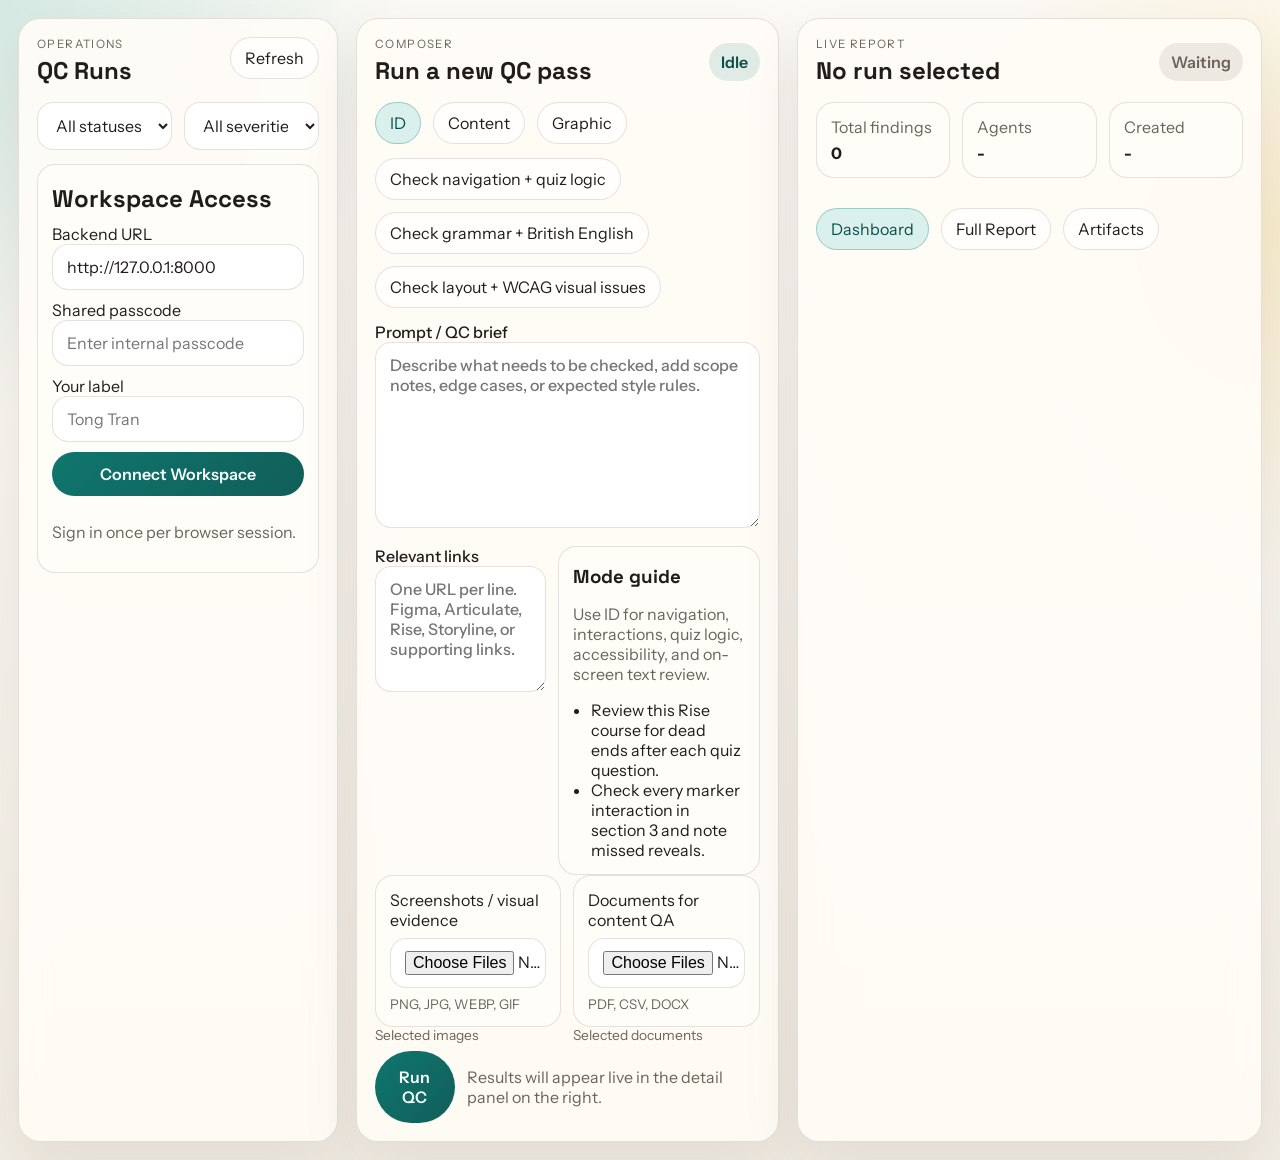
==== docs/index.html @ efa93797 "20260416" ====
<!doctype html>
<html lang="en">
  <head>
    <meta charset="UTF-8" />
    <meta name="viewport" content="width=device-width, initial-scale=1.0" />
    <title>QC Factory Console</title>
    <link rel="preconnect" href="https://fonts.googleapis.com" />
    <link rel="preconnect" href="https://fonts.gstatic.com" crossorigin />
    <link href="https://fonts.googleapis.com/css2?family=Space+Grotesk:wght@400;500;700&family=Instrument+Sans:wght@400;500;600&display=swap" rel="stylesheet" />
    <link rel="stylesheet" href="./qc-app.css" />
  </head>
  <body>
    <div class="app-shell">
      <aside class="panel history-panel">
        <div class="panel-head">
          <div>
            <p class="eyebrow">Operations</p>
            <h1>QC Runs</h1>
          </div>
          <button id="refreshJobsBtn" class="ghost-button">Refresh</button>
        </div>
        <div class="filters">
          <select id="statusFilter">
            <option value="">All statuses</option>
            <option value="queued">Queued</option>
            <option value="running">Running</option>
            <option value="completed">Completed</option>
            <option value="failed">Failed</option>
          </select>
          <select id="severityFilter">
            <option value="">All severities</option>
            <option value="Critical">Critical</option>
            <option value="Major">Major</option>
            <option value="Minor">Minor</option>
            <option value="Suggestion">Suggestion</option>
            <option value="Info">Info</option>
          </select>
        </div>
        <div class="login-card">
          <h2>Workspace Access</h2>
          <label>
            Backend URL
            <input id="apiBaseInput" type="url" placeholder="https://your-backend.onrender.com" />
          </label>
          <label>
            Shared passcode
            <input id="passcodeInput" type="password" placeholder="Enter internal passcode" />
          </label>
          <label>
            Your label
            <input id="labelInput" type="text" placeholder="Tong Tran" />
          </label>
          <button id="loginBtn" class="primary-button">Connect Workspace</button>
          <p id="loginStatus" class="hint">Sign in once per browser session.</p>
        </div>
        <div id="jobList" class="job-list"></div>
      </aside>

      <main class="panel composer-panel">
        <div class="panel-head">
          <div>
            <p class="eyebrow">Composer</p>
            <h2>Run a new QC pass</h2>
          </div>
          <div id="runStateBadge" class="run-badge">Idle</div>
        </div>

        <div class="mode-tabs">
          <button class="mode-tab active" data-mode="id">ID</button>
          <button class="mode-tab" data-mode="cg">Content</button>
          <button class="mode-tab" data-mode="fg">Graphic</button>
        </div>

        <div class="preset-row">
          <button class="preset-pill" data-preset="Check navigation + quiz logic">Check navigation + quiz logic</button>
          <button class="preset-pill" data-preset="Check grammar + British English">Check grammar + British English</button>
          <button class="preset-pill" data-preset="Check layout + WCAG visual issues">Check layout + WCAG visual issues</button>
        </div>

        <label class="field">
          Prompt / QC brief
          <textarea id="promptInput" rows="8" placeholder="Describe what needs to be checked, add scope notes, edge cases, or expected style rules."></textarea>
        </label>

        <div class="field-grid">
          <label class="field">
            Relevant links
            <textarea id="linksInput" rows="5" placeholder="One URL per line. Figma, Articulate, Rise, Storyline, or supporting links."></textarea>
          </label>
          <div class="examples-card">
            <h3>Mode guide</h3>
            <p id="modeGuide">Use ID for navigation, interactions, quizzes, and on-screen text QA.</p>
            <ul id="modeExamples">
              <li>Review this Rise lesson for quiz logic and dead ends.</li>
              <li>Check whether all click-to-reveal items are covered.</li>
            </ul>
          </div>
        </div>

        <div class="upload-grid">
          <label class="upload-card">
            <span>Screenshots / visual evidence</span>
            <input id="imageInput" type="file" accept="image/*" multiple />
            <small>PNG, JPG, WEBP, GIF</small>
          </label>
          <label class="upload-card">
            <span>Documents for content QA</span>
            <input id="documentInput" type="file" accept=".pdf,.csv,.docx" multiple />
            <small>PDF, CSV, DOCX</small>
          </label>
        </div>

        <div class="chips-section">
          <div>
            <p class="chip-label">Selected images</p>
            <div id="imageChips" class="chips"></div>
          </div>
          <div>
            <p class="chip-label">Selected documents</p>
            <div id="documentChips" class="chips"></div>
          </div>
        </div>

        <div class="composer-actions">
          <button id="runBtn" class="primary-button">Run QC</button>
          <p class="hint">Results will appear live in the detail panel on the right.</p>
        </div>
      </main>

      <section class="panel detail-panel">
        <div class="panel-head">
          <div>
            <p class="eyebrow">Live Report</p>
            <h2 id="detailTitle">No run selected</h2>
          </div>
          <div id="detailStatus" class="run-badge neutral">Waiting</div>
        </div>

        <div id="detailMeta" class="meta-grid">
          <div class="meta-card">
            <span>Total findings</span>
            <strong id="findingCount">0</strong>
          </div>
          <div class="meta-card">
            <span>Agents</span>
            <strong id="agentSummary">-</strong>
          </div>
          <div class="meta-card">
            <span>Created</span>
            <strong id="createdAt">-</strong>
          </div>
        </div>

        <div id="severityStrip" class="severity-strip"></div>

        <div class="detail-tabs">
          <button class="detail-tab active" data-detail="dashboard">Dashboard</button>
          <button class="detail-tab" data-detail="report">Full Report</button>
          <button class="detail-tab" data-detail="artifacts">Artifacts</button>
        </div>

        <div id="detailDashboard" class="detail-view active">
          <div id="sourceSummary" class="source-summary"></div>
          <div id="findingsTable" class="findings-table"></div>
        </div>
        <div id="detailReport" class="detail-view markdown-surface"></div>
        <div id="detailArtifacts" class="detail-view artifacts-list"></div>
      </section>
    </div>

    <script src="./qc-app.js" type="module"></script>
  </body>
  </html>
---- docs/qc-app.css ----
:root {
  --bg: #f4f0e8;
  --panel: rgba(255, 252, 247, 0.92);
  --panel-strong: #fffdf8;
  --ink: #1f1d1a;
  --muted: #6a645a;
  --border: rgba(63, 51, 36, 0.14);
  --accent: #0f766e;
  --accent-soft: #daf0ed;
  --warn: #b45309;
  --danger: #b42318;
  --shadow: 0 24px 60px rgba(44, 31, 17, 0.08);
  --radius: 22px;
}

* {
  box-sizing: border-box;
}

body {
  margin: 0;
  min-height: 100vh;
  font-family: "Instrument Sans", sans-serif;
  color: var(--ink);
  background:
    radial-gradient(circle at top left, rgba(12, 148, 136, 0.16), transparent 24%),
    radial-gradient(circle at right 20%, rgba(234, 179, 8, 0.16), transparent 22%),
    linear-gradient(180deg, #fcfaf5 0%, #f2ede4 100%);
}

.app-shell {
  display: grid;
  grid-template-columns: 320px minmax(420px, 1fr) minmax(420px, 1.1fr);
  gap: 18px;
  padding: 18px;
}

.panel {
  background: var(--panel);
  border: 1px solid var(--border);
  border-radius: var(--radius);
  box-shadow: var(--shadow);
  backdrop-filter: blur(14px);
  padding: 18px;
  min-height: calc(100vh - 36px);
  overflow: hidden;
}

.panel-head,
.composer-actions,
.mode-tabs,
.detail-tabs,
.filters,
.preset-row,
.field-grid,
.upload-grid,
.meta-grid {
  display: flex;
  gap: 12px;
}

.panel-head,
.composer-actions,
.field-grid,
.upload-grid,
.meta-grid {
  justify-content: space-between;
}

.panel-head {
  align-items: flex-start;
  margin-bottom: 16px;
}

.eyebrow {
  margin: 0;
  text-transform: uppercase;
  letter-spacing: 0.12em;
  font-size: 0.72rem;
  color: var(--muted);
}

h1,
h2,
h3 {
  margin: 4px 0 0;
  font-family: "Space Grotesk", sans-serif;
}

.hint,
small,
.source-summary,
.examples-card p,
.artifacts-list a,
.job-card p {
  color: var(--muted);
}

input,
textarea,
select,
button {
  font: inherit;
}

input,
textarea,
select {
  width: 100%;
  border: 1px solid var(--border);
  border-radius: 16px;
  background: rgba(255, 255, 255, 0.9);
  padding: 12px 14px;
  color: var(--ink);
}

textarea {
  resize: vertical;
}

button {
  border: 0;
  border-radius: 999px;
  cursor: pointer;
  transition: transform 120ms ease, opacity 120ms ease, background 120ms ease;
}

button:hover {
  transform: translateY(-1px);
}

.primary-button {
  background: linear-gradient(135deg, #0f766e, #115e59);
  color: #f8fffe;
  padding: 12px 18px;
  font-weight: 600;
}

.ghost-button,
.mode-tab,
.detail-tab,
.preset-pill {
  background: rgba(255, 255, 255, 0.72);
  color: var(--ink);
  padding: 10px 14px;
  border: 1px solid var(--border);
}

.mode-tab.active,
.detail-tab.active {
  background: var(--accent-soft);
  color: #0b4f4b;
  border-color: rgba(15, 118, 110, 0.3);
}

.preset-row,
.mode-tabs,
.detail-tabs {
  flex-wrap: wrap;
  margin-bottom: 14px;
}

.field {
  display: block;
  width: 100%;
  margin-bottom: 14px;
  font-weight: 500;
}

.field-grid > * {
  flex: 1;
}

.examples-card,
.login-card,
.meta-card,
.upload-card,
.job-card {
  border: 1px solid var(--border);
  border-radius: 18px;
  background: var(--panel-strong);
}

.examples-card,
.login-card,
.upload-card,
.job-card {
  padding: 14px;
}

.examples-card ul {
  margin: 10px 0 0 18px;
  padding: 0;
}

.upload-card {
  display: flex;
  flex-direction: column;
  gap: 8px;
  min-height: 120px;
  justify-content: center;
}

.upload-grid > * {
  flex: 1;
}

.chips-section {
  display: grid;
  grid-template-columns: 1fr 1fr;
  gap: 12px;
}

.chip-label {
  margin: 0 0 8px;
  font-size: 0.86rem;
  color: var(--muted);
}

.chips {
  display: flex;
  flex-wrap: wrap;
  gap: 8px;
}

.chip {
  display: inline-flex;
  align-items: center;
  gap: 8px;
  padding: 8px 12px;
  border-radius: 999px;
  background: #efe9de;
  border: 1px solid rgba(63, 51, 36, 0.08);
  font-size: 0.9rem;
}

.login-card {
  display: grid;
  gap: 10px;
  margin-bottom: 16px;
}

.filters {
  margin-bottom: 14px;
}

.filters > * {
  flex: 1;
}

.job-list {
  display: flex;
  flex-direction: column;
  gap: 10px;
  max-height: calc(100vh - 340px);
  overflow: auto;
}

.job-card {
  cursor: pointer;
}

.job-card.active {
  outline: 2px solid rgba(15, 118, 110, 0.24);
}

.job-card h3,
.job-card p {
  margin: 0 0 8px;
}

.job-meta {
  display: flex;
  justify-content: space-between;
  gap: 8px;
  font-size: 0.85rem;
  color: var(--muted);
}

.run-badge {
  align-self: center;
  padding: 9px 12px;
  border-radius: 999px;
  background: rgba(15, 118, 110, 0.12);
  color: #0b4f4b;
  font-weight: 600;
}

.run-badge.neutral {
  background: rgba(107, 100, 90, 0.12);
  color: var(--muted);
}

.meta-grid {
  margin-bottom: 16px;
}

.meta-card {
  flex: 1;
  padding: 14px;
}

.meta-card span {
  display: block;
  color: var(--muted);
  margin-bottom: 6px;
}

.severity-strip {
  display: flex;
  flex-wrap: wrap;
  gap: 8px;
  margin-bottom: 14px;
}

.severity-pill {
  padding: 8px 12px;
  border-radius: 999px;
  background: #efe7d6;
  font-size: 0.9rem;
}

.detail-view {
  display: none;
}

.detail-view.active {
  display: block;
}

.findings-table {
  display: grid;
  gap: 10px;
}

.finding-card {
  padding: 14px;
  border-radius: 18px;
  border: 1px solid var(--border);
  background: rgba(255, 255, 255, 0.88);
}

.finding-top {
  display: flex;
  justify-content: space-between;
  gap: 12px;
  align-items: center;
}

.severity-critical { color: var(--danger); }
.severity-major { color: #d97706; }
.severity-minor { color: #2563eb; }
.severity-suggestion { color: #7c3aed; }
.severity-info { color: var(--muted); }

.markdown-surface {
  overflow: auto;
  max-height: calc(100vh - 280px);
  background: rgba(255, 255, 255, 0.72);
  border-radius: 18px;
  padding: 18px;
}

.markdown-surface table {
  width: 100%;
  border-collapse: collapse;
}

.markdown-surface th,
.markdown-surface td {
  border: 1px solid var(--border);
  padding: 8px;
  vertical-align: top;
}

.artifacts-list {
  display: grid;
  gap: 10px;
}

.artifacts-list a {
  display: block;
  padding: 12px 14px;
  border-radius: 16px;
  background: rgba(255, 255, 255, 0.86);
  border: 1px solid var(--border);
  text-decoration: none;
}

@media (max-width: 1240px) {
  .app-shell {
    grid-template-columns: 1fr;
  }

  .panel {
    min-height: auto;
  }

  .job-list {
    max-height: 360px;
  }

  .chips-section,
  .field-grid,
  .upload-grid,
  .meta-grid {
    grid-template-columns: 1fr;
    display: grid;
  }
}
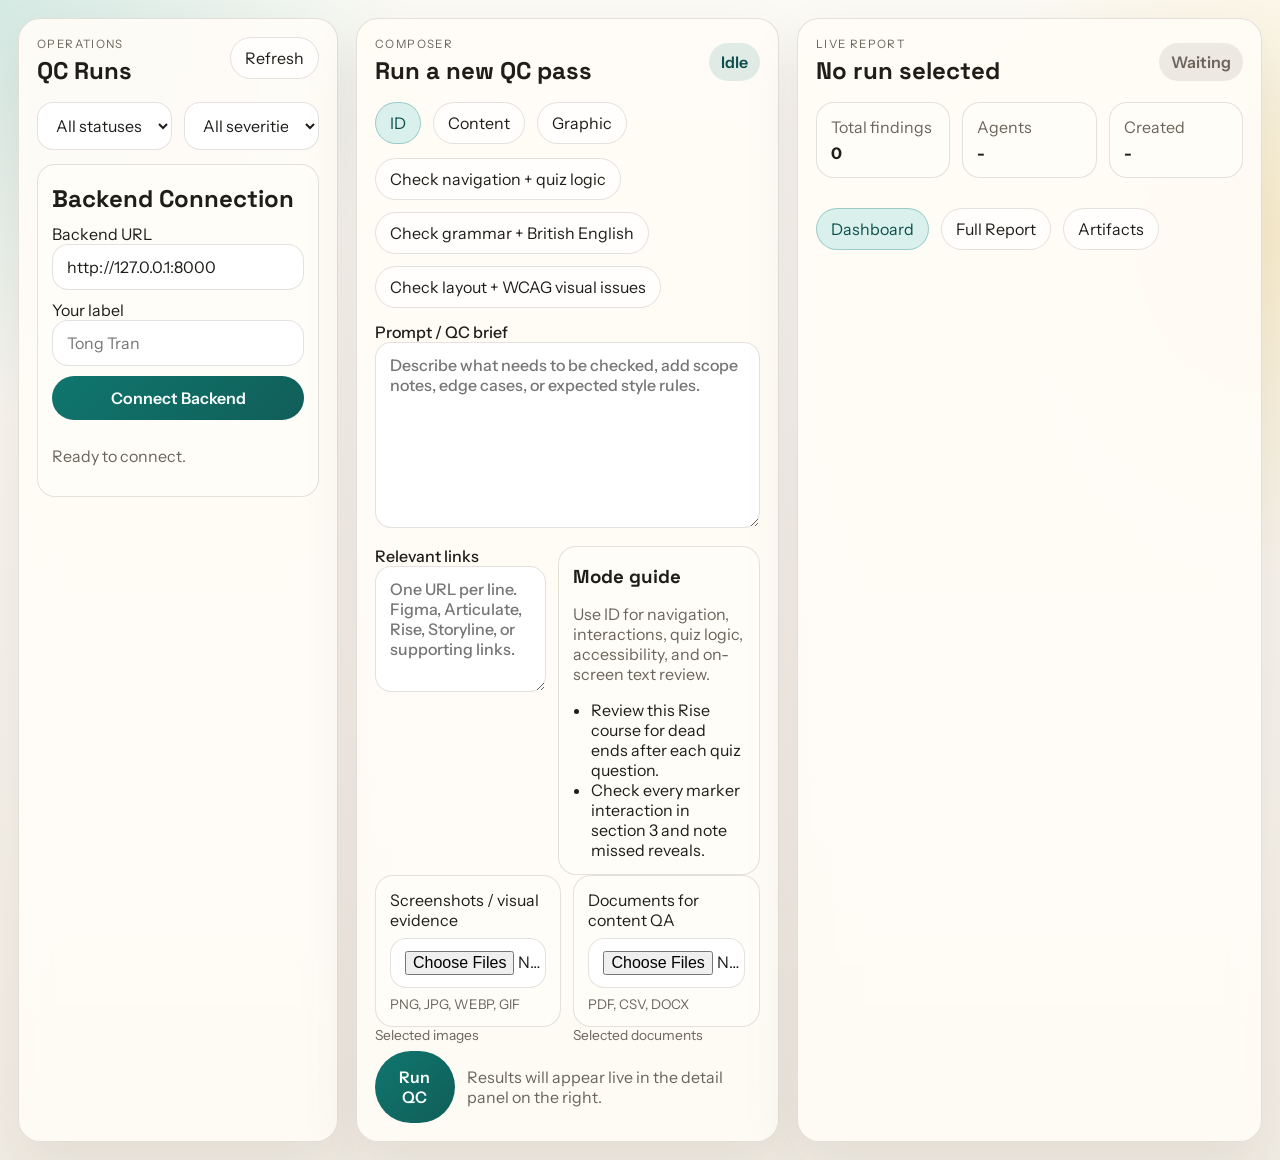
==== commit edaf7415: "20260416" ====
--- a/docs/index.html
+++ b/docs/index.html
@@ -37,21 +37,17 @@
           </select>
         </div>
         <div class="login-card">
-          <h2>Workspace Access</h2>
+          <h2>Backend Connection</h2>
           <label>
             Backend URL
             <input id="apiBaseInput" type="url" placeholder="https://your-backend.onrender.com" />
           </label>
           <label>
-            Shared passcode
-            <input id="passcodeInput" type="password" placeholder="Enter internal passcode" />
-          </label>
-          <label>
             Your label
             <input id="labelInput" type="text" placeholder="Tong Tran" />
           </label>
-          <button id="loginBtn" class="primary-button">Connect Workspace</button>
-          <p id="loginStatus" class="hint">Sign in once per browser session.</p>
+          <button id="connectBtn" class="primary-button">Connect Backend</button>
+          <p id="loginStatus" class="hint">No auth required. The backend will use API keys from the server-side `.env` file.</p>
         </div>
         <div id="jobList" class="job-list"></div>
       </aside>
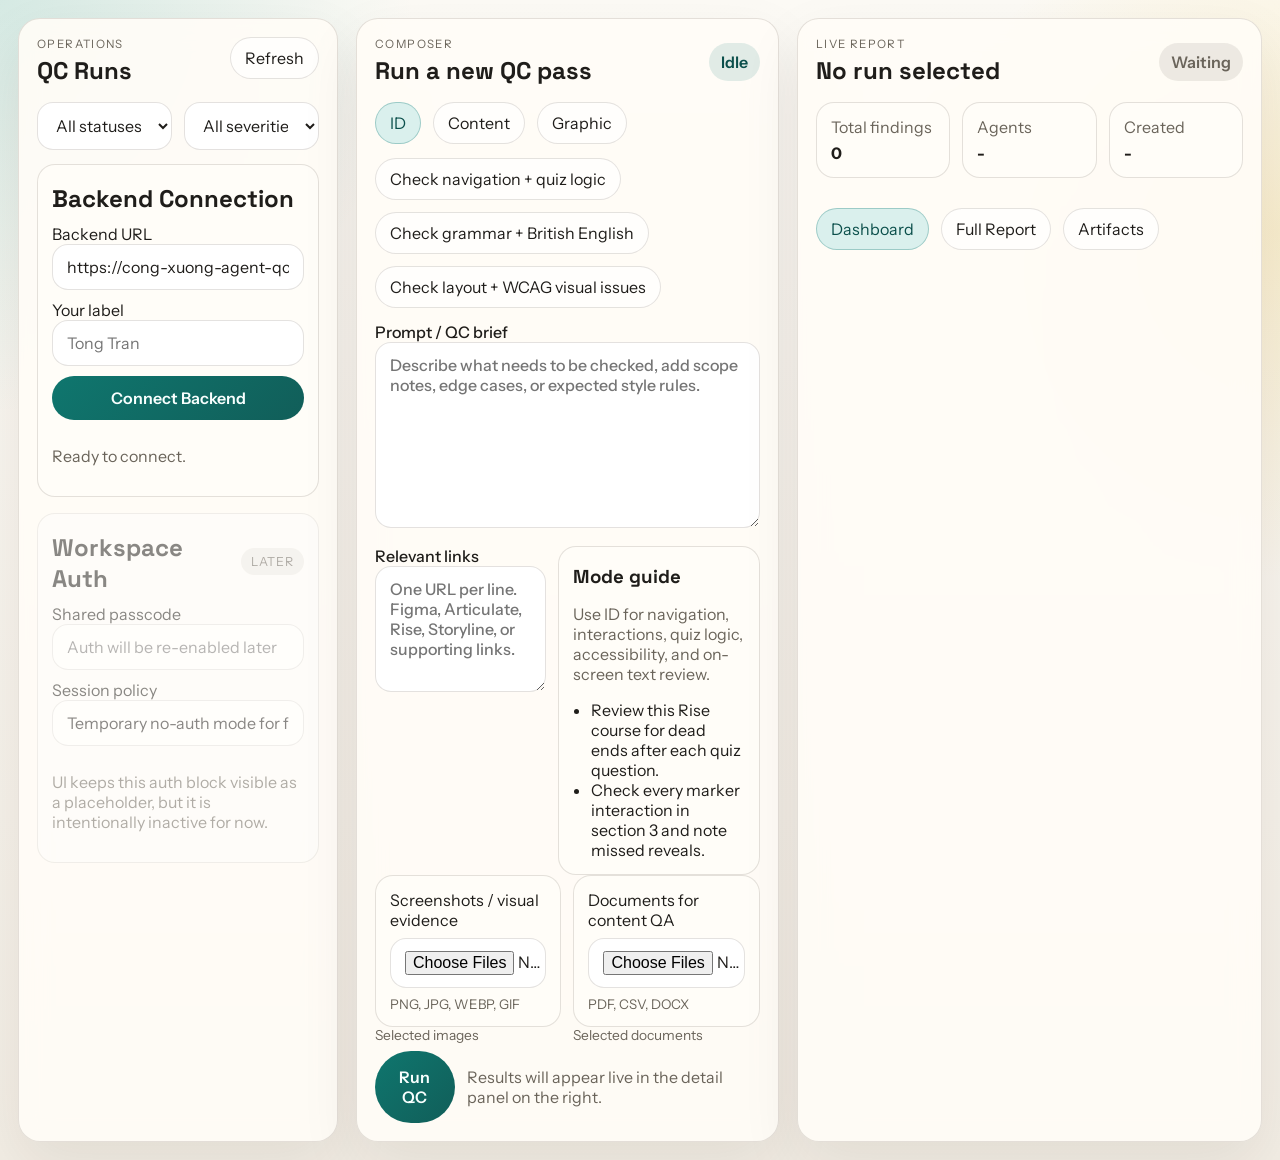
==== commit c39862bc: "Fix GitHub Pages API base for Render backend" ====
--- a/docs/index.html
+++ b/docs/index.html
@@ -48,6 +48,21 @@
           </label>
           <button id="connectBtn" class="primary-button">Connect Backend</button>
           <p id="loginStatus" class="hint">No auth required. The backend will use API keys from the server-side `.env` file.</p>
+        </div>
+        <div class="login-card auth-card auth-card--faded" aria-hidden="true">
+          <div class="auth-card__head">
+            <h2>Workspace Auth</h2>
+            <span class="auth-card__badge">Later</span>
+          </div>
+          <label>
+            Shared passcode
+            <input type="password" placeholder="Auth will be re-enabled later" disabled />
+          </label>
+          <label>
+            Session policy
+            <input type="text" value="Temporary no-auth mode for fast testing" disabled />
+          </label>
+          <p class="hint">UI keeps this auth block visible as a placeholder, but it is intentionally inactive for now.</p>
         </div>
         <div id="jobList" class="job-list"></div>
       </aside>
--- a/docs/qc-app.css
+++ b/docs/qc-app.css
@@ -240,6 +240,37 @@
   margin-bottom: 16px;
 }
 
+.auth-card__head {
+  display: flex;
+  align-items: center;
+  justify-content: space-between;
+  gap: 12px;
+}
+
+.auth-card__badge {
+  display: inline-flex;
+  align-items: center;
+  padding: 6px 10px;
+  border-radius: 999px;
+  background: rgba(107, 100, 90, 0.12);
+  color: var(--muted);
+  font-size: 0.78rem;
+  text-transform: uppercase;
+  letter-spacing: 0.08em;
+}
+
+.auth-card--faded {
+  opacity: 0.52;
+  filter: saturate(0.7);
+}
+
+.auth-card--faded input,
+.auth-card--faded button,
+.auth-card--faded select,
+.auth-card--faded textarea {
+  cursor: not-allowed;
+}
+
 .filters {
   margin-bottom: 14px;
 }
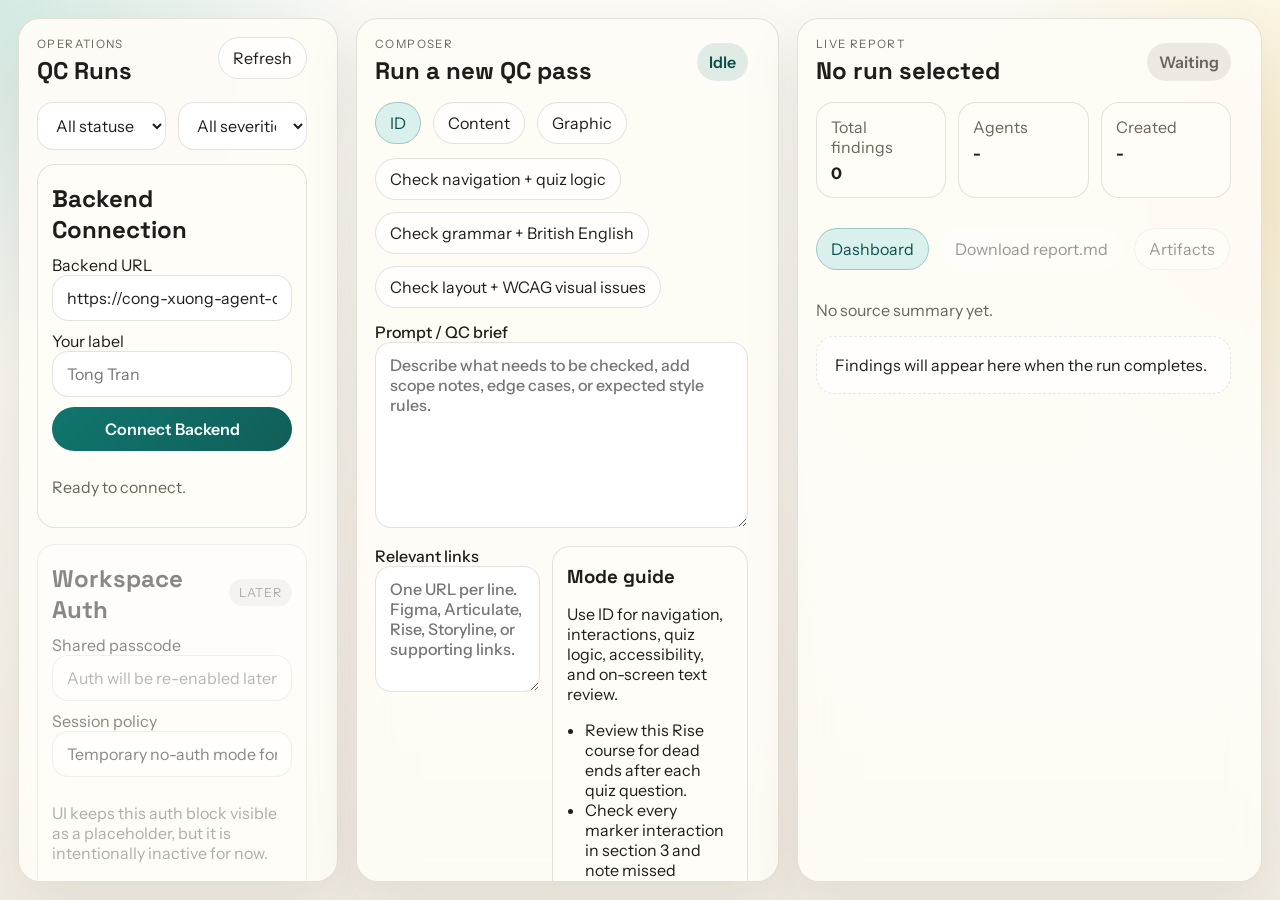
==== commit ae8c78b9: "Refine QC console frontend workflow" ====
--- a/docs/index.html
+++ b/docs/index.html
@@ -17,7 +17,7 @@
             <p class="eyebrow">Operations</p>
             <h1>QC Runs</h1>
           </div>
-          <button id="refreshJobsBtn" class="ghost-button">Refresh</button>
+          <button id="refreshJobsBtn" class="ghost-button" type="button">Refresh</button>
         </div>
         <div class="filters">
           <select id="statusFilter">
@@ -46,7 +46,7 @@
             Your label
             <input id="labelInput" type="text" placeholder="Tong Tran" />
           </label>
-          <button id="connectBtn" class="primary-button">Connect Backend</button>
+          <button id="connectBtn" class="primary-button" type="button">Connect Backend</button>
           <p id="loginStatus" class="hint">No auth required. The backend will use API keys from the server-side `.env` file.</p>
         </div>
         <div class="login-card auth-card auth-card--faded" aria-hidden="true">
@@ -77,15 +77,15 @@
         </div>
 
         <div class="mode-tabs">
-          <button class="mode-tab active" data-mode="id">ID</button>
-          <button class="mode-tab" data-mode="cg">Content</button>
-          <button class="mode-tab" data-mode="fg">Graphic</button>
+          <button class="mode-tab active" data-mode="id" type="button">ID</button>
+          <button class="mode-tab" data-mode="cg" type="button">Content</button>
+          <button class="mode-tab" data-mode="fg" type="button">Graphic</button>
         </div>
 
         <div class="preset-row">
-          <button class="preset-pill" data-preset="Check navigation + quiz logic">Check navigation + quiz logic</button>
-          <button class="preset-pill" data-preset="Check grammar + British English">Check grammar + British English</button>
-          <button class="preset-pill" data-preset="Check layout + WCAG visual issues">Check layout + WCAG visual issues</button>
+          <button class="preset-pill" data-preset="Check navigation + quiz logic" type="button">Check navigation + quiz logic</button>
+          <button class="preset-pill" data-preset="Check grammar + British English" type="button">Check grammar + British English</button>
+          <button class="preset-pill" data-preset="Check layout + WCAG visual issues" type="button">Check layout + WCAG visual issues</button>
         </div>
 
         <label class="field">
@@ -109,11 +109,15 @@
         </div>
 
         <div class="upload-grid">
-          <label class="upload-card">
-            <span>Screenshots / visual evidence</span>
-            <input id="imageInput" type="file" accept="image/*" multiple />
-            <small>PNG, JPG, WEBP, GIF</small>
-          </label>
+          <div id="imagePasteZone" class="upload-card upload-card--paste" tabindex="0" role="button" aria-label="Paste screenshots here">
+            <div class="upload-card__head">
+              <span>Screenshots / visual evidence</span>
+              <button id="imageBrowseBtn" class="ghost-button upload-inline-button" type="button">Choose Files</button>
+            </div>
+            <p class="upload-card__copy">Paste one or many screenshots here with <kbd>Ctrl</kbd> + <kbd>V</kbd>, or drag and drop them into this box.</p>
+            <input id="imageInput" class="visually-hidden" type="file" accept="image/*" multiple />
+            <small>Clipboard paste enabled. PNG, JPG, WEBP, GIF</small>
+          </div>
           <label class="upload-card">
             <span>Documents for content QA</span>
             <input id="documentInput" type="file" accept=".pdf,.csv,.docx" multiple />
@@ -133,7 +137,7 @@
         </div>
 
         <div class="composer-actions">
-          <button id="runBtn" class="primary-button">Run QC</button>
+          <button id="runBtn" class="primary-button" type="button">Run QC</button>
           <p class="hint">Results will appear live in the detail panel on the right.</p>
         </div>
       </main>
@@ -165,20 +169,18 @@
         <div id="severityStrip" class="severity-strip"></div>
 
         <div class="detail-tabs">
-          <button class="detail-tab active" data-detail="dashboard">Dashboard</button>
-          <button class="detail-tab" data-detail="report">Full Report</button>
-          <button class="detail-tab" data-detail="artifacts">Artifacts</button>
+          <button class="detail-tab active" type="button" aria-current="page">Dashboard</button>
+          <a id="reportDownloadBtn" class="detail-tab detail-action is-disabled" href="#" download="report.md" aria-disabled="true">Download report.md</a>
+          <button class="detail-tab detail-tab--disabled" type="button" disabled aria-disabled="true">Artifacts</button>
         </div>
 
         <div id="detailDashboard" class="detail-view active">
           <div id="sourceSummary" class="source-summary"></div>
           <div id="findingsTable" class="findings-table"></div>
         </div>
-        <div id="detailReport" class="detail-view markdown-surface"></div>
-        <div id="detailArtifacts" class="detail-view artifacts-list"></div>
       </section>
     </div>
 
     <script src="./qc-app.js" type="module"></script>
   </body>
-  </html>
+</html>
--- a/docs/qc-app.css
+++ b/docs/qc-app.css
@@ -17,6 +17,12 @@
   box-sizing: border-box;
 }
 
+html,
+body {
+  height: 100%;
+  overflow: hidden;
+}
+
 body {
   margin: 0;
   min-height: 100vh;
@@ -28,11 +34,29 @@
     linear-gradient(180deg, #fcfaf5 0%, #f2ede4 100%);
 }
 
+body ::-webkit-scrollbar {
+  width: 12px;
+  height: 12px;
+}
+
+body ::-webkit-scrollbar-thumb {
+  background: rgba(63, 51, 36, 0.22);
+  border-radius: 999px;
+  border: 3px solid transparent;
+  background-clip: padding-box;
+}
+
+body ::-webkit-scrollbar-track {
+  background: transparent;
+}
+
 .app-shell {
   display: grid;
   grid-template-columns: 320px minmax(420px, 1fr) minmax(420px, 1.1fr);
   gap: 18px;
   padding: 18px;
+  height: 100vh;
+  overflow: hidden;
 }
 
 .panel {
@@ -42,8 +66,19 @@
   box-shadow: var(--shadow);
   backdrop-filter: blur(14px);
   padding: 18px;
-  min-height: calc(100vh - 36px);
-  overflow: hidden;
+  height: calc(100vh - 36px);
+  min-height: 0;
+  overflow-y: auto;
+  overflow-x: hidden;
+  scrollbar-gutter: stable;
+}
+
+.history-panel,
+.composer-panel,
+.detail-panel {
+  display: flex;
+  flex-direction: column;
+  min-height: 0;
 }
 
 .panel-head,
@@ -90,8 +125,6 @@
 .hint,
 small,
 .source-summary,
-.examples-card p,
-.artifacts-list a,
 .job-card p {
   color: var(--muted);
 }
@@ -99,7 +132,8 @@
 input,
 textarea,
 select,
-button {
+button,
+a {
   font: inherit;
 }
 
@@ -118,14 +152,16 @@
   resize: vertical;
 }
 
-button {
+button,
+a.detail-tab {
   border: 0;
   border-radius: 999px;
   cursor: pointer;
-  transition: transform 120ms ease, opacity 120ms ease, background 120ms ease;
-}
-
-button:hover {
+  transition: transform 120ms ease, opacity 120ms ease, background 120ms ease, border-color 120ms ease;
+}
+
+button:hover,
+a.detail-tab:hover {
   transform: translateY(-1px);
 }
 
@@ -153,6 +189,21 @@
   border-color: rgba(15, 118, 110, 0.3);
 }
 
+.detail-tab {
+  display: inline-flex;
+  align-items: center;
+  justify-content: center;
+  text-decoration: none;
+}
+
+.detail-tab--disabled,
+.detail-action.is-disabled {
+  opacity: 0.45;
+  cursor: not-allowed;
+  pointer-events: none;
+  filter: saturate(0.72);
+}
+
 .preset-row,
 .mode-tabs,
 .detail-tabs {
@@ -175,7 +226,8 @@
 .login-card,
 .meta-card,
 .upload-card,
-.job-card {
+.job-card,
+.finding-card {
   border: 1px solid var(--border);
   border-radius: 18px;
   background: var(--panel-strong);
@@ -196,9 +248,66 @@
 .upload-card {
   display: flex;
   flex-direction: column;
-  gap: 8px;
-  min-height: 120px;
+  gap: 10px;
+  min-height: 144px;
   justify-content: center;
+}
+
+.upload-card--paste {
+  position: relative;
+  border-style: dashed;
+  cursor: pointer;
+}
+
+.upload-card--paste:focus-visible,
+.upload-card--paste.is-focused,
+.upload-card--paste.is-dragover {
+  outline: none;
+  border-color: rgba(15, 118, 110, 0.45);
+  box-shadow: inset 0 0 0 1px rgba(15, 118, 110, 0.18);
+  background: linear-gradient(180deg, rgba(218, 240, 237, 0.56), rgba(255, 253, 248, 0.96));
+}
+
+.upload-card__head {
+  display: flex;
+  align-items: center;
+  justify-content: space-between;
+  gap: 12px;
+}
+
+.upload-card__copy {
+  margin: 0;
+  color: var(--muted);
+  line-height: 1.5;
+}
+
+.upload-inline-button {
+  white-space: nowrap;
+}
+
+kbd {
+  display: inline-flex;
+  align-items: center;
+  justify-content: center;
+  min-width: 1.9em;
+  padding: 0.2em 0.45em;
+  border: 1px solid rgba(63, 51, 36, 0.16);
+  border-radius: 8px;
+  background: rgba(255, 255, 255, 0.86);
+  box-shadow: inset 0 -1px 0 rgba(63, 51, 36, 0.12);
+  font-size: 0.86em;
+}
+
+.visually-hidden {
+  position: absolute;
+  width: 1px;
+  height: 1px;
+  padding: 0;
+  margin: -1px;
+  overflow: hidden;
+  clip: rect(0, 0, 0, 0);
+  white-space: nowrap;
+  border: 0;
 }
 
 .upload-grid > * {
@@ -234,6 +343,15 @@
   font-size: 0.9rem;
 }
 
+.chip button {
+  width: 22px;
+  height: 22px;
+  padding: 0;
+  border-radius: 50%;
+  background: rgba(63, 51, 36, 0.08);
+  color: var(--muted);
+}
+
 .login-card {
   display: grid;
   gap: 10px;
@@ -283,8 +401,6 @@
   display: flex;
   flex-direction: column;
   gap: 10px;
-  max-height: calc(100vh - 340px);
-  overflow: auto;
 }
 
 .job-card {
@@ -352,10 +468,6 @@
 }
 
 .detail-view {
-  display: none;
-}
-
-.detail-view.active {
   display: block;
 }
 
@@ -366,8 +478,6 @@
 
 .finding-card {
   padding: 14px;
-  border-radius: 18px;
-  border: 1px solid var(--border);
   background: rgba(255, 255, 255, 0.88);
 }
 
@@ -375,60 +485,82 @@
   display: flex;
   justify-content: space-between;
   gap: 12px;
-  align-items: center;
-}
-
-.severity-critical { color: var(--danger); }
-.severity-major { color: #d97706; }
-.severity-minor { color: #2563eb; }
-.severity-suggestion { color: #7c3aed; }
-.severity-info { color: var(--muted); }
-
-.markdown-surface {
-  overflow: auto;
-  max-height: calc(100vh - 280px);
-  background: rgba(255, 255, 255, 0.72);
+  align-items: flex-start;
+  margin-bottom: 10px;
+}
+
+.finding-title {
+  display: grid;
+  gap: 4px;
+}
+
+.finding-title .vi-copy {
+  color: var(--muted);
+  font-weight: 500;
+}
+
+.finding-block {
+  margin-top: 12px;
+  padding-top: 12px;
+  border-top: 1px solid rgba(63, 51, 36, 0.08);
+}
+
+.finding-label {
+  margin: 0 0 6px;
+  font-weight: 600;
+}
+
+.finding-text {
+  margin: 0;
+  line-height: 1.5;
+}
+
+.finding-text + .finding-text {
+  margin-top: 6px;
+}
+
+.finding-empty {
+  padding: 18px;
   border-radius: 18px;
-  padding: 18px;
-}
-
-.markdown-surface table {
-  width: 100%;
-  border-collapse: collapse;
-}
-
-.markdown-surface th,
-.markdown-surface td {
-  border: 1px solid var(--border);
-  padding: 8px;
-  vertical-align: top;
-}
-
-.artifacts-list {
-  display: grid;
-  gap: 10px;
-}
-
-.artifacts-list a {
-  display: block;
-  padding: 12px 14px;
-  border-radius: 16px;
-  background: rgba(255, 255, 255, 0.86);
-  border: 1px solid var(--border);
-  text-decoration: none;
+  background: rgba(255, 255, 255, 0.78);
+  border: 1px dashed rgba(63, 51, 36, 0.12);
+}
+
+.severity-critical {
+  color: var(--danger);
+}
+
+.severity-major {
+  color: #d97706;
+}
+
+.severity-minor {
+  color: #2563eb;
+}
+
+.severity-suggestion {
+  color: #7c3aed;
+}
+
+.severity-info {
+  color: var(--muted);
 }
 
 @media (max-width: 1240px) {
+  html,
+  body {
+    overflow: auto;
+  }
+
   .app-shell {
     grid-template-columns: 1fr;
+    height: auto;
+    overflow: visible;
   }
 
   .panel {
-    min-height: auto;
-  }
-
-  .job-list {
-    max-height: 360px;
+    height: auto;
+    overflow: visible;
   }
 
   .chips-section,
